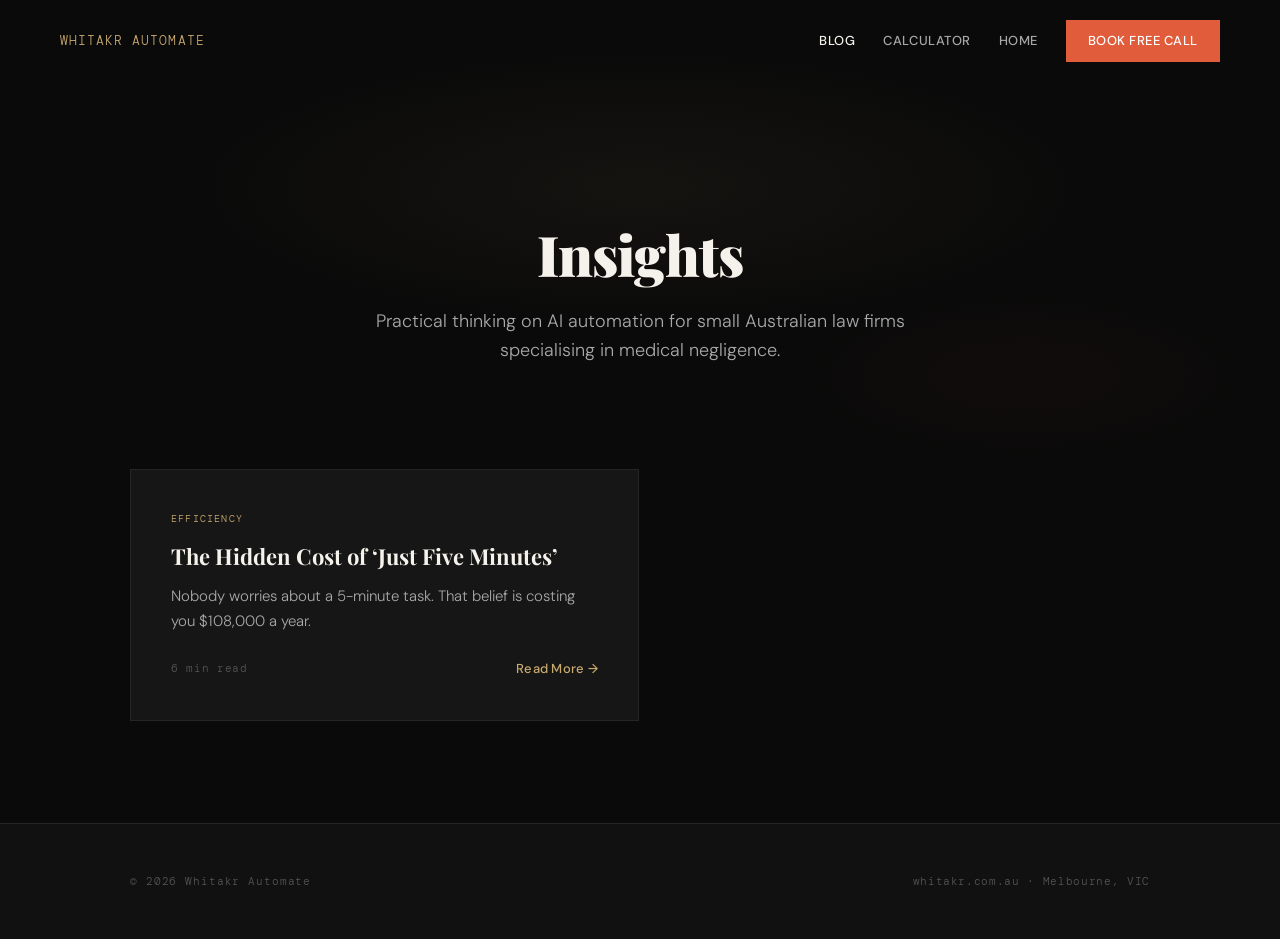
==== blog/index.html @ 2440cfb4 "Deploy enhanced homepage, blog post 1, and ROI calculator - Replace homepage with enhanced version (" ====
<!DOCTYPE html>
<html lang="en">
<head>
  <meta charset="UTF-8" />
  <meta name="viewport" content="width=device-width, initial-scale=1.0" />
  <title>Insights — Whitakr Automate</title>
  <meta name="description" content="Practical insights on AI workflow automation for Australian medical negligence law firms. Save time, reduce admin, and focus on the work that matters." />
  <link rel="preconnect" href="https://fonts.googleapis.com">
  <link rel="preconnect" href="https://fonts.gstatic.com" crossorigin>
  <link href="https://fonts.googleapis.com/css2?family=Playfair+Display:ital,wght@0,700;0,900;1,700&family=DM+Sans:wght@300;400;500&family=DM+Mono:wght@400;500&display=swap" rel="stylesheet">
  <link rel="stylesheet" href="/blog/blog-styles.css" />
</head>
<body>

<!-- NAV -->
<nav id="navbar">
  <a href="/" class="nav-logo">Whitakr Automate</a>
  <div class="nav-links">
    <a href="/blog" class="nav-link active">Blog</a>
    <a href="/calculator" class="nav-link">Calculator</a>
    <a href="/" class="nav-link">Home</a>
    <a href="https://calendly.com/whitakr-automate/30min" target="_blank" class="nav-cta">Book Free Call</a>
  </div>
</nav>

<!-- HERO -->
<section class="blog-hero">
  <div class="blog-hero-bg"></div>
  <div class="container">
    <h1>Insights</h1>
    <p class="blog-hero-sub">Practical thinking on AI automation for small Australian law firms specialising in medical negligence.</p>
  </div>
</section>

<!-- BLOG GRID -->
<section class="container">
  <div class="blog-grid">

    <!-- Card 1 -->
    <a href="/blog/the-hidden-cost-of-just-five-minutes" class="post-card reveal">
      <div class="post-card-category">Efficiency</div>
      <h3>The Hidden Cost of &lsquo;Just Five Minutes&rsquo;</h3>
      <p class="post-card-hook">Nobody worries about a 5-minute task. That belief is costing you $108,000 a year.</p>
      <div class="post-card-meta">
        <span>6 min read</span>
        <span class="post-card-link">Read More &rarr;</span>
      </div>
    </a>

    <!-- More posts coming soon -->

  </div>
</section>

<!-- FOOTER -->
<footer>
  <div class="container">
    <div class="footer-inner">
      <div class="footer-left">
        &copy; 2026 Whitakr Automate
      </div>
      <div class="footer-right">
        whitakr.com.au &middot; Melbourne, VIC
      </div>
    </div>
  </div>
</footer>

<script>
  // Nav scroll
  const nav = document.getElementById('navbar');
  window.addEventListener('scroll', () => {
    nav.classList.toggle('scrolled', window.scrollY > 40);
  });

  // Reveal on scroll
  document.body.classList.add('js-loaded');
  const observer = new IntersectionObserver((entries) => {
    entries.forEach(entry => {
      if (entry.isIntersecting) {
        entry.target.classList.add('visible');
        observer.unobserve(entry.target);
      }
    });
  }, { threshold: 0.1 });
  document.querySelectorAll('.reveal').forEach(el => observer.observe(el));
</script>

</body>
</html>
---- blog/blog-styles.css ----
/* ================================================================
   WHITAKR AUTOMATE — BLOG STYLES
   Dark theme, consistent with main site design tokens.
   ================================================================ */

/* ── CUSTOM PROPERTIES ────────────────────────────────── */
:root {
  --black:   #0a0a0a;
  --off:     #111111;
  --surface: #161616;
  --border:  #252525;
  --muted:   #555;
  --body:    #a8a8a8;
  --light:   #e8e4dc;
  --white:   #f5f1eb;
  --accent:  #c8a96e;
  --accent2: #e05c3a;
  --gap:     clamp(60px, 8vw, 120px);
  --content-max: 760px;
  --site-max:    1140px;
}

/* ── RESET & BASE ─────────────────────────────────────── */
*, *::before, *::after { box-sizing: border-box; margin: 0; padding: 0; }

html { scroll-behavior: smooth; }

body {
  background: var(--black);
  color: var(--body);
  font-family: 'DM Sans', sans-serif;
  font-weight: 300;
  font-size: 16px;
  line-height: 1.7;
  overflow-x: hidden;
}

img { max-width: 100%; display: block; }
a { color: var(--accent); text-decoration: none; transition: opacity 0.2s; }
a:hover { opacity: 0.85; }

/* ── UTILITY ──────────────────────────────────────────── */
.container { max-width: var(--site-max); margin: 0 auto; padding: 0 clamp(20px, 5vw, 60px); }
.mono { font-family: 'DM Mono', monospace; }

/* ── NAVIGATION ───────────────────────────────────────── */
nav {
  position: fixed; top: 0; left: 0; right: 0; z-index: 100;
  padding: 20px clamp(20px, 5vw, 60px);
  display: flex; align-items: center; justify-content: space-between;
  border-bottom: 1px solid transparent;
  transition: all 0.4s;
}
nav.scrolled {
  background: rgba(10,10,10,0.95);
  border-bottom-color: var(--border);
  backdrop-filter: blur(12px);
}
.nav-logo {
  font-family: 'DM Mono', monospace;
  font-size: 13px;
  color: var(--accent);
  letter-spacing: 0.08em;
  text-transform: uppercase;
  text-decoration: none;
}
.nav-links {
  display: flex;
  align-items: center;
  gap: 28px;
}
.nav-link {
  font-family: 'DM Sans', sans-serif;
  font-size: 13px;
  font-weight: 500;
  color: var(--body);
  letter-spacing: 0.04em;
  text-transform: uppercase;
  text-decoration: none;
  transition: color 0.2s;
}
.nav-link:hover,
.nav-link.active {
  color: var(--white);
  opacity: 1;
}
.nav-cta {
  background: var(--accent2);
  color: #fff;
  border: none;
  padding: 10px 22px;
  font-family: 'DM Sans', sans-serif;
  font-size: 13px;
  font-weight: 500;
  cursor: pointer;
  letter-spacing: 0.04em;
  text-transform: uppercase;
  transition: opacity 0.2s;
  text-decoration: none;
}
.nav-cta:hover { opacity: 0.85; }

/* ── TYPOGRAPHY ───────────────────────────────────────── */
h1, h2, h3, h4, h5, h6 {
  font-family: 'Playfair Display', serif;
  color: var(--white);
  line-height: 1.15;
}
h1 { font-size: clamp(36px, 5vw, 56px); font-weight: 900; letter-spacing: -0.02em; }
h2 { font-size: clamp(28px, 3.5vw, 40px); font-weight: 700; }
h3 { font-size: clamp(22px, 2.5vw, 30px); font-weight: 700; }
h4 { font-size: 20px; font-weight: 700; }

h1 em, h2 em, h3 em {
  font-style: italic;
  color: var(--accent);
}

/* ── BLOG INDEX HERO ──────────────────────────────────── */
.blog-hero {
  padding: calc(120px + var(--gap)) 0 var(--gap);
  text-align: center;
  position: relative;
  overflow: hidden;
}
.blog-hero-bg {
  position: absolute; inset: 0;
  background:
    radial-gradient(ellipse 60% 50% at 50% 40%, rgba(200,169,110,0.06) 0%, transparent 60%),
    radial-gradient(ellipse 40% 40% at 80% 80%, rgba(224,92,58,0.03) 0%, transparent 50%);
}
.blog-hero h1 { margin-bottom: 20px; position: relative; }
.blog-hero-sub {
  font-size: 18px;
  color: var(--body);
  max-width: 560px;
  margin: 0 auto;
  line-height: 1.65;
  position: relative;
}

/* ── BLOG POST GRID ───────────────────────────────────── */
.blog-grid {
  display: grid;
  grid-template-columns: 1fr 1fr;
  gap: 2px;
  margin-bottom: var(--gap);
}

/* ── POST CARD ────────────────────────────────────────── */
.post-card {
  background: var(--surface);
  border: 1px solid var(--border);
  padding: 40px;
  display: flex;
  flex-direction: column;
  transition: border-color 0.3s, transform 0.3s;
}
.post-card:hover {
  border-color: var(--accent);
  transform: translateY(-3px);
}
.post-card-category {
  font-family: 'DM Mono', monospace;
  font-size: 10px;
  color: var(--accent);
  letter-spacing: 0.12em;
  text-transform: uppercase;
  margin-bottom: 16px;
}
.post-card h3 {
  font-size: 22px;
  margin-bottom: 14px;
  line-height: 1.25;
}
.post-card-hook {
  font-size: 15px;
  color: var(--body);
  line-height: 1.65;
  margin-bottom: 24px;
  flex: 1;
}
.post-card-meta {
  display: flex;
  align-items: center;
  justify-content: space-between;
  font-family: 'DM Mono', monospace;
  font-size: 11px;
  color: var(--muted);
  letter-spacing: 0.06em;
}
.post-card-link {
  font-family: 'DM Sans', sans-serif;
  font-size: 13px;
  font-weight: 500;
  color: var(--accent);
  text-decoration: none;
  letter-spacing: 0.02em;
  transition: color 0.2s;
}
.post-card-link:hover {
  color: var(--white);
}

/* ── ARTICLE LAYOUT ───────────────────────────────────── */
.article-wrapper {
  padding-top: calc(100px + var(--gap));
  padding-bottom: var(--gap);
}
.article-content {
  max-width: var(--content-max);
  margin: 0 auto;
  padding: 0 clamp(20px, 5vw, 40px);
}

/* ── ARTICLE META ─────────────────────────────────────── */
.article-meta {
  display: flex;
  align-items: center;
  gap: 20px;
  margin-bottom: 32px;
  flex-wrap: wrap;
}
.article-category {
  font-family: 'DM Mono', monospace;
  font-size: 10px;
  color: var(--accent);
  letter-spacing: 0.12em;
  text-transform: uppercase;
  border: 1px solid var(--accent);
  padding: 4px 12px;
}
.article-date,
.article-read-time {
  font-family: 'DM Mono', monospace;
  font-size: 11px;
  color: var(--muted);
  letter-spacing: 0.06em;
}
.article-date::after {
  content: '·';
  margin-left: 20px;
}

/* ── ARTICLE BODY TYPOGRAPHY ──────────────────────────── */
.article-body p {
  margin-bottom: 24px;
  font-size: 17px;
  line-height: 1.8;
}
.article-body h2 {
  margin-top: 56px;
  margin-bottom: 20px;
}
.article-body h3 {
  margin-top: 40px;
  margin-bottom: 16px;
}
.article-body ul,
.article-body ol {
  margin: 0 0 24px 24px;
  font-size: 17px;
  line-height: 1.8;
}
.article-body li {
  margin-bottom: 8px;
}
.article-body li::marker {
  color: var(--accent);
}
.article-body strong {
  color: var(--light);
  font-weight: 500;
}

/* ── BLOCKQUOTES ──────────────────────────────────────── */
.article-body blockquote {
  border-left: 3px solid var(--accent);
  padding: 20px 28px;
  margin: 32px 0;
  background: var(--surface);
  font-size: 17px;
  color: var(--light);
  font-style: italic;
}
.article-body blockquote p {
  margin-bottom: 0;
}

/* ── CODE BLOCKS ──────────────────────────────────────── */
.article-body code {
  font-family: 'DM Mono', monospace;
  font-size: 14px;
  background: var(--surface);
  border: 1px solid var(--border);
  padding: 2px 8px;
  color: var(--accent);
}
.article-body pre {
  background: var(--surface);
  border: 1px solid var(--border);
  padding: 24px;
  margin: 32px 0;
  overflow-x: auto;
  line-height: 1.55;
}
.article-body pre code {
  background: none;
  border: none;
  padding: 0;
  font-size: 13px;
  color: var(--body);
}

/* ── PULL QUOTE ───────────────────────────────────────── */
.pull-quote {
  font-family: 'Playfair Display', serif;
  font-size: clamp(22px, 3vw, 30px);
  font-weight: 700;
  color: var(--white);
  text-align: center;
  padding: 48px 20px;
  margin: 48px 0;
  position: relative;
  line-height: 1.35;
}
.pull-quote::before {
  content: '';
  display: block;
  width: 48px;
  height: 2px;
  background: var(--accent);
  margin: 0 auto 24px;
}
.pull-quote::after {
  content: '';
  display: block;
  width: 48px;
  height: 2px;
  background: var(--accent);
  margin: 24px auto 0;
}

/* ── STAT / CALLOUT BOX ───────────────────────────────── */
.stat-callout {
  background: var(--surface);
  border: 1px solid var(--border);
  padding: 40px;
  margin: 40px 0;
  text-align: center;
}
.stat-callout-number {
  font-family: 'DM Mono', monospace;
  font-size: clamp(36px, 5vw, 56px);
  font-weight: 500;
  color: var(--accent);
  letter-spacing: -0.02em;
  line-height: 1;
  margin-bottom: 12px;
}
.stat-callout-label {
  font-family: 'DM Mono', monospace;
  font-size: 11px;
  color: var(--muted);
  letter-spacing: 0.12em;
  text-transform: uppercase;
}

/* ── MATH BREAKDOWN ───────────────────────────────────── */
.math-breakdown {
  background: var(--surface);
  border: 1px solid var(--border);
  padding: 32px;
  margin: 36px 0;
  font-family: 'DM Mono', monospace;
}
.math-breakdown-title {
  font-size: 10px;
  color: var(--muted);
  letter-spacing: 0.12em;
  text-transform: uppercase;
  margin-bottom: 20px;
}
.math-row {
  display: flex;
  justify-content: space-between;
  align-items: baseline;
  padding: 8px 0;
  font-size: 14px;
  color: var(--body);
  border-bottom: 1px solid var(--border);
}
.math-row:last-child {
  border-bottom: none;
}
.math-row-label { flex: 1; }
.math-row-value {
  color: var(--light);
  font-weight: 500;
  text-align: right;
}
.math-row.math-total {
  border-top: 2px solid var(--accent);
  border-bottom: none;
  margin-top: 8px;
  padding-top: 16px;
}
.math-row.math-total .math-row-value {
  color: var(--accent);
  font-size: 18px;
}

/* ── CTA BANNER / BOX ────────────────────────────────── */
.cta-box {
  background: var(--surface);
  border: 1px solid var(--border);
  padding: 48px 40px;
  margin: 56px 0;
  text-align: center;
}
.cta-box h3 {
  margin-bottom: 12px;
}
.cta-box p {
  font-size: 15px;
  color: var(--body);
  margin-bottom: 28px;
  max-width: 480px;
  margin-left: auto;
  margin-right: auto;
}
.btn-primary {
  display: inline-block;
  background: var(--accent2);
  color: #fff;
  padding: 14px 32px;
  font-family: 'DM Sans', sans-serif;
  font-size: 14px;
  font-weight: 500;
  text-decoration: none;
  text-transform: uppercase;
  letter-spacing: 0.04em;
  transition: opacity 0.2s;
}
.btn-primary:hover { opacity: 0.85; }

/* ── AUTHOR SECTION ───────────────────────────────────── */
.author-section {
  display: flex;
  align-items: center;
  gap: 24px;
  padding: 32px;
  margin: 48px 0;
  background: var(--surface);
  border: 1px solid var(--border);
}
.author-avatar {
  width: 64px;
  height: 64px;
  border-radius: 50%;
  background: var(--border);
  flex-shrink: 0;
  display: flex;
  align-items: center;
  justify-content: center;
  font-family: 'DM Mono', monospace;
  font-size: 20px;
  color: var(--accent);
}
.author-info h4 {
  font-size: 16px;
  margin-bottom: 4px;
}
.author-info p {
  font-size: 13px;
  color: var(--muted);
  line-height: 1.5;
}

/* ── SHARE SECTION ────────────────────────────────────── */
.share-section {
  text-align: center;
  padding: 32px 0;
  margin: 40px 0;
  border-top: 1px solid var(--border);
  border-bottom: 1px solid var(--border);
}
.share-label {
  font-family: 'DM Mono', monospace;
  font-size: 10px;
  color: var(--muted);
  letter-spacing: 0.12em;
  text-transform: uppercase;
  margin-bottom: 16px;
}
.share-links {
  display: flex;
  justify-content: center;
  gap: 16px;
}
.share-link {
  display: inline-flex;
  align-items: center;
  justify-content: center;
  width: 40px;
  height: 40px;
  background: var(--surface);
  border: 1px solid var(--border);
  color: var(--body);
  font-size: 14px;
  transition: border-color 0.2s, color 0.2s;
  text-decoration: none;
}
.share-link:hover {
  border-color: var(--accent);
  color: var(--accent);
}

/* ── RELATED POSTS ────────────────────────────────────── */
.related-posts {
  padding: var(--gap) 0;
  border-top: 1px solid var(--border);
}
.related-posts-title {
  font-family: 'DM Mono', monospace;
  font-size: 10px;
  color: var(--muted);
  letter-spacing: 0.12em;
  text-transform: uppercase;
  margin-bottom: 32px;
  text-align: center;
}
.related-grid {
  display: grid;
  grid-template-columns: 1fr 1fr;
  gap: 2px;
  max-width: var(--site-max);
  margin: 0 auto;
  padding: 0 clamp(20px, 5vw, 60px);
}

/* ── BACK TO BLOG LINK ────────────────────────────────── */
.back-to-blog {
  display: inline-flex;
  align-items: center;
  gap: 8px;
  font-family: 'DM Mono', monospace;
  font-size: 12px;
  color: var(--muted);
  letter-spacing: 0.06em;
  text-transform: uppercase;
  text-decoration: none;
  margin-bottom: 40px;
  transition: color 0.2s;
}
.back-to-blog:hover {
  color: var(--accent);
  opacity: 1;
}
.back-to-blog::before {
  content: '\2190';
  font-size: 14px;
}

/* ── FOOTER ───────────────────────────────────────────── */
footer {
  background: var(--off);
  border-top: 1px solid var(--border);
  padding: 48px 0;
}
.footer-inner {
  display: flex; justify-content: space-between; align-items: center;
}
.footer-left {
  font-family: 'DM Mono', monospace;
  font-size: 11px;
  color: var(--muted);
  letter-spacing: 0.08em;
}
.footer-left a { color: var(--accent); text-decoration: none; }
.footer-right {
  font-family: 'DM Mono', monospace;
  font-size: 11px;
  color: var(--muted);
  letter-spacing: 0.06em;
}

/* ── SCROLL-REVEAL ANIMATIONS ─────────────────────────── */
.reveal {
  opacity: 1;
  transform: translateY(0);
  transition: opacity 0.6s ease, transform 0.6s ease;
}
.js-loaded .reveal {
  opacity: 0;
  transform: translateY(28px);
}
.js-loaded .reveal.visible {
  opacity: 1;
  transform: translateY(0);
}
.reveal-delay-1 { transition-delay: 0.1s; }
.reveal-delay-2 { transition-delay: 0.2s; }
.reveal-delay-3 { transition-delay: 0.3s; }
.reveal-delay-4 { transition-delay: 0.4s; }

/* ── RESPONSIVE ───────────────────────────────────────── */
@media (max-width: 900px) {
  .blog-grid {
    grid-template-columns: 1fr;
  }
  .related-grid {
    grid-template-columns: 1fr;
  }
  .author-section {
    flex-direction: column;
    text-align: center;
  }
}

@media (max-width: 600px) {
  .footer-inner {
    flex-direction: column;
    gap: 12px;
    text-align: center;
  }
  .post-card {
    padding: 28px;
  }
  .stat-callout {
    padding: 28px 20px;
  }
  .math-breakdown {
    padding: 20px;
  }
  .cta-box {
    padding: 36px 24px;
  }
  .nav-links {
    gap: 16px;
  }
  .nav-link {
    font-size: 11px;
  }
}
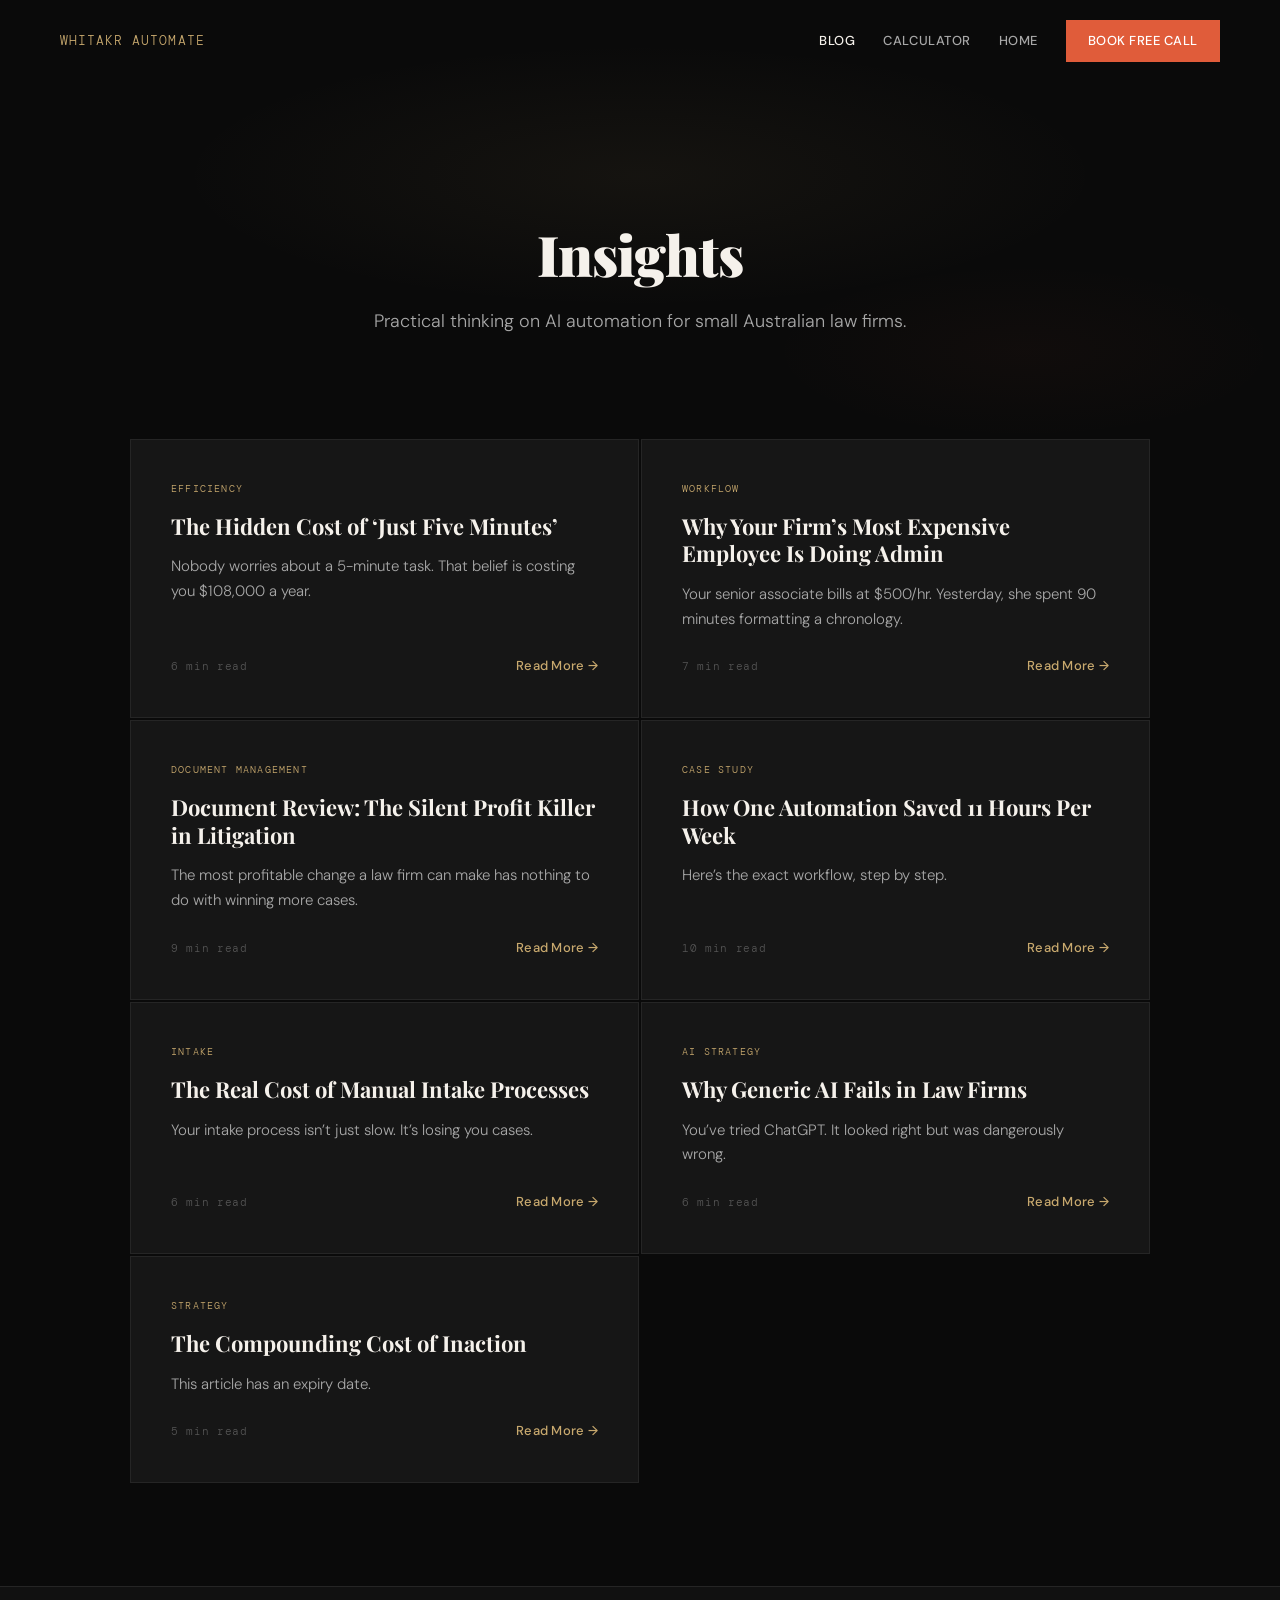
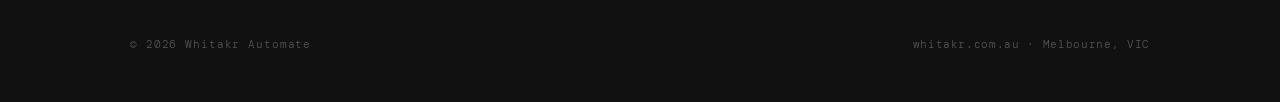
==== commit ebe173de: "Deploy all 7 blog posts and generalise content for all law firms - Deploy blog posts 2-7 with direct" ====
--- a/blog/index.html
+++ b/blog/index.html
@@ -4,7 +4,7 @@
   <meta charset="UTF-8" />
   <meta name="viewport" content="width=device-width, initial-scale=1.0" />
   <title>Insights — Whitakr Automate</title>
-  <meta name="description" content="Practical insights on AI workflow automation for Australian medical negligence law firms. Save time, reduce admin, and focus on the work that matters." />
+  <meta name="description" content="Practical insights on AI workflow automation for Australian law firms. Save time, reduce admin, and focus on the work that matters." />
   <link rel="preconnect" href="https://fonts.googleapis.com">
   <link rel="preconnect" href="https://fonts.gstatic.com" crossorigin>
   <link href="https://fonts.googleapis.com/css2?family=Playfair+Display:ital,wght@0,700;0,900;1,700&family=DM+Sans:wght@300;400;500&family=DM+Mono:wght@400;500&display=swap" rel="stylesheet">
@@ -28,7 +28,7 @@
   <div class="blog-hero-bg"></div>
   <div class="container">
     <h1>Insights</h1>
-    <p class="blog-hero-sub">Practical thinking on AI automation for small Australian law firms specialising in medical negligence.</p>
+    <p class="blog-hero-sub">Practical thinking on AI automation for small Australian law firms.</p>
   </div>
 </section>
 
@@ -47,7 +47,71 @@
       </div>
     </a>
 
-    <!-- More posts coming soon -->
+    <!-- Card 2 -->
+    <a href="/blog/why-your-firms-most-expensive-employee-is-doing-admin/" class="post-card reveal">
+      <div class="post-card-category">Workflow</div>
+      <h3>Why Your Firm&rsquo;s Most Expensive Employee Is Doing Admin</h3>
+      <p class="post-card-hook">Your senior associate bills at $500/hr. Yesterday, she spent 90 minutes formatting a chronology.</p>
+      <div class="post-card-meta">
+        <span>7 min read</span>
+        <span class="post-card-link">Read More &rarr;</span>
+      </div>
+    </a>
+
+    <!-- Card 3 -->
+    <a href="/blog/document-review-the-silent-profit-killer/" class="post-card reveal">
+      <div class="post-card-category">Document Management</div>
+      <h3>Document Review: The Silent Profit Killer in Litigation</h3>
+      <p class="post-card-hook">The most profitable change a law firm can make has nothing to do with winning more cases.</p>
+      <div class="post-card-meta">
+        <span>9 min read</span>
+        <span class="post-card-link">Read More &rarr;</span>
+      </div>
+    </a>
+
+    <!-- Card 4 -->
+    <a href="/blog/how-one-automation-saved-11-hours-per-week/" class="post-card reveal">
+      <div class="post-card-category">Case Study</div>
+      <h3>How One Automation Saved 11 Hours Per Week</h3>
+      <p class="post-card-hook">Here&rsquo;s the exact workflow, step by step.</p>
+      <div class="post-card-meta">
+        <span>10 min read</span>
+        <span class="post-card-link">Read More &rarr;</span>
+      </div>
+    </a>
+
+    <!-- Card 5 -->
+    <a href="/blog/the-real-cost-of-manual-intake-processes/" class="post-card reveal">
+      <div class="post-card-category">Intake</div>
+      <h3>The Real Cost of Manual Intake Processes</h3>
+      <p class="post-card-hook">Your intake process isn&rsquo;t just slow. It&rsquo;s losing you cases.</p>
+      <div class="post-card-meta">
+        <span>6 min read</span>
+        <span class="post-card-link">Read More &rarr;</span>
+      </div>
+    </a>
+
+    <!-- Card 6 -->
+    <a href="/blog/why-generic-ai-fails-in-law-firms/" class="post-card reveal">
+      <div class="post-card-category">AI Strategy</div>
+      <h3>Why Generic AI Fails in Law Firms</h3>
+      <p class="post-card-hook">You&rsquo;ve tried ChatGPT. It looked right but was dangerously wrong.</p>
+      <div class="post-card-meta">
+        <span>6 min read</span>
+        <span class="post-card-link">Read More &rarr;</span>
+      </div>
+    </a>
+
+    <!-- Card 7 -->
+    <a href="/blog/the-compounding-cost-of-inaction/" class="post-card reveal">
+      <div class="post-card-category">Strategy</div>
+      <h3>The Compounding Cost of Inaction</h3>
+      <p class="post-card-hook">This article has an expiry date.</p>
+      <div class="post-card-meta">
+        <span>5 min read</span>
+        <span class="post-card-link">Read More &rarr;</span>
+      </div>
+    </a>
 
   </div>
 </section>
